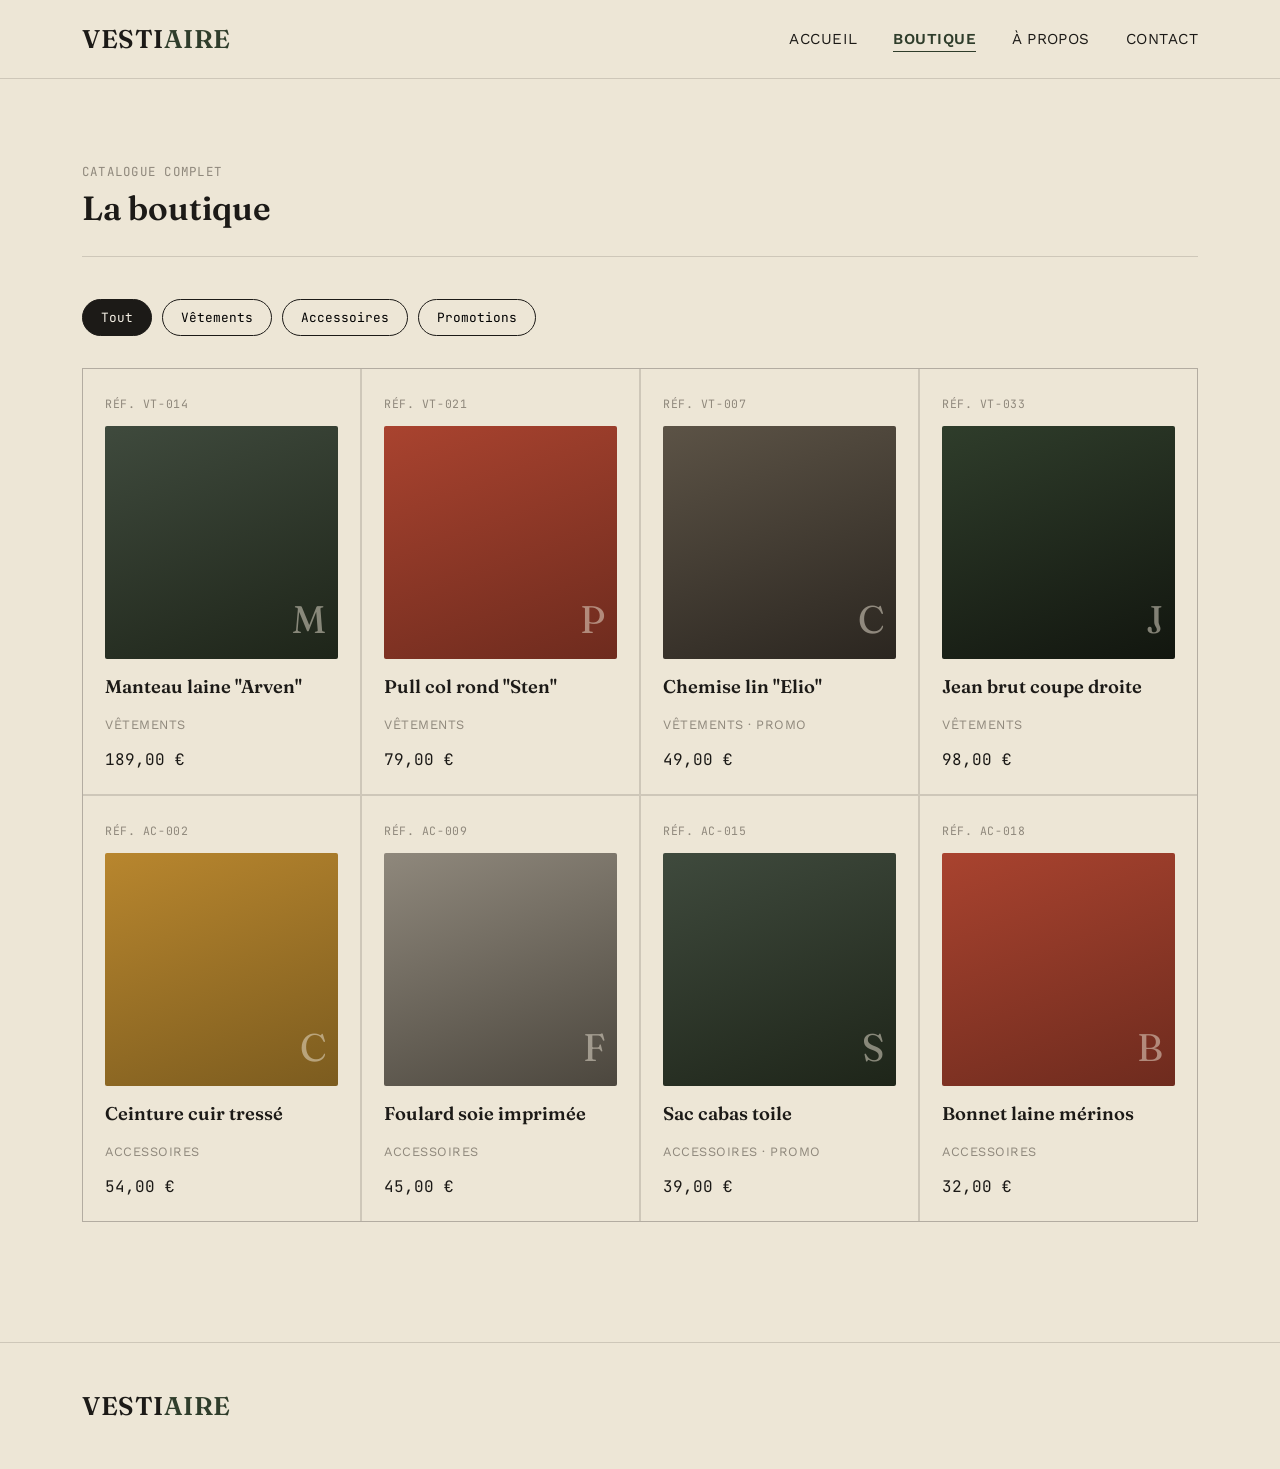
==== boutique.html @ 8b40fd6a "initialisation" ====
<!DOCTYPE html>
<html lang="fr">
<head>
<meta charset="UTF-8">
<meta name="viewport" content="width=device-width, initial-scale=1.0">
<title>Boutique — VESTIAIRE</title>
<link rel="stylesheet" href="style.css">
</head>
<body>

<header class="site-header">
  <div class="wrap">
    <a href="index.html" class="logo">VESTI<span>AIRE</span></a>
    <button class="nav-toggle" id="navToggle" aria-label="Ouvrir le menu" aria-expanded="false">
      <span></span><span></span><span></span>
    </button>
    <nav class="main-nav" id="mainNav">
      <ul>
        <li><a href="index.html">Accueil</a></li>
        <li><a href="boutique.html" class="active">Boutique</a></li>
        <li><a href="about.html">À propos</a></li>
        <li><a href="contact.html">Contact</a></li>
      </ul>
    </nav>
  </div>
</header>

<section style="padding-bottom:0;">
  <div class="wrap">
    <div class="section-head">
      <div>
        <span class="section-eyebrow">Catalogue complet</span>
        <h2>La boutique</h2>
      </div>
    </div>

    <div class="filters" id="filters">
      <button class="filter-btn active" data-filter="all">Tout</button>
      <button class="filter-btn" data-filter="vetements">Vêtements</button>
      <button class="filter-btn" data-filter="accessoires">Accessoires</button>
      <button class="filter-btn" data-filter="promo">Promotions</button>
    </div>
  </div>
</section>

<section style="padding-top:0;">
  <div class="wrap">
    <p class="no-results" id="noResults">Aucun article ne correspond à ce filtre pour le moment.</p>

    <div class="catalogue" id="catalogue">

      <article class="product-card" data-cat="vetements">
        <span class="product-ref">RÉF. VT-014</span>
        <div class="product-swatch sw-1" data-initial="M"></div>
        <h3 class="product-name">Manteau laine "Arven"</h3>
        <span class="product-cat">Vêtements</span>
        <span class="product-price">189,00 €</span>
      </article>

      <article class="product-card" data-cat="vetements">
        <span class="product-ref">RÉF. VT-021</span>
        <div class="product-swatch sw-2" data-initial="P"></div>
        <h3 class="product-name">Pull col rond "Sten"</h3>
        <span class="product-cat">Vêtements</span>
        <span class="product-price">79,00 €</span>
      </article>

      <article class="product-card" data-cat="vetements promo">
        <span class="product-ref">RÉF. VT-007</span>
        <div class="product-swatch sw-4" data-initial="C"></div>
        <h3 class="product-name">Chemise lin "Elio"</h3>
        <span class="product-cat">Vêtements · Promo</span>
        <span class="product-price">49,00 €</span>
      </article>

      <article class="product-card" data-cat="vetements">
        <span class="product-ref">RÉF. VT-033</span>
        <div class="product-swatch sw-6" data-initial="J"></div>
        <h3 class="product-name">Jean brut coupe droite</h3>
        <span class="product-cat">Vêtements</span>
        <span class="product-price">98,00 €</span>
      </article>

      <article class="product-card" data-cat="accessoires">
        <span class="product-ref">RÉF. AC-002</span>
        <div class="product-swatch sw-3" data-initial="C"></div>
        <h3 class="product-name">Ceinture cuir tressé</h3>
        <span class="product-cat">Accessoires</span>
        <span class="product-price">54,00 €</span>
      </article>

      <article class="product-card" data-cat="accessoires">
        <span class="product-ref">RÉF. AC-009</span>
        <div class="product-swatch sw-5" data-initial="F"></div>
        <h3 class="product-name">Foulard soie imprimée</h3>
        <span class="product-cat">Accessoires</span>
        <span class="product-price">45,00 €</span>
      </article>

      <article class="product-card" data-cat="accessoires promo">
        <span class="product-ref">RÉF. AC-015</span>
        <div class="product-swatch sw-1" data-initial="S"></div>
        <h3 class="product-name">Sac cabas toile</h3>
        <span class="product-cat">Accessoires · Promo</span>
        <span class="product-price">39,00 €</span>
      </article>

      <article class="product-card" data-cat="accessoires">
        <span class="product-ref">RÉF. AC-018</span>
        <div class="product-swatch sw-2" data-initial="B"></div>
        <h3 class="product-name">Bonnet laine mérinos</h3>
        <span class="product-cat">Accessoires</span>
        <span class="product-price">32,00 €</span>
      </article>

    </div>
  </div>
</section>

<footer class="site-footer">
  <div class="wrap">
    <span class="logo">VESTI<span>AIRE</span></span>
  </div>
</footer>

<script src="script.js"></script>
</body>
</html>
---- style.css ----
@import url('https://fonts.googleapis.com/css2?family=Fraunces:ital,opsz,wght@0,9..144,400;0,9..144,600;1,9..144,500&family=Work+Sans:wght@400;500;600&family=JetBrains+Mono:wght@400;500&display=swap');

:root{
  --ink: #1c1a17;
  --bone: #ede6d6;
  --bone-soft: #f4efe4;
  --bottle: #2f3d2b;
  --bottle-dark: #202b1d;
  --gold: #b8862e;
  --clay: #a9432f;
  --grey: #8f887c;
  --line: rgba(28,26,23,0.15);

  --serif: 'Fraunces', serif;
  --sans: 'Work Sans', sans-serif;
  --mono: 'JetBrains Mono', monospace;
}

*{ box-sizing: border-box; }

html{ scroll-behavior: smooth; }

body{
  margin: 0;
  background: var(--bone);
  color: var(--ink);
  font-family: var(--sans);
  line-height: 1.5;
}

a{ color: inherit; text-decoration: none; }

img{ max-width: 100%; display: block; }

.wrap{
  max-width: 1180px;
  margin: 0 auto;
  padding: 0 32px;
}


.site-header{
  position: sticky;
  top: 0;
  z-index: 50;
  background: var(--bone);
  border-bottom: 1px solid var(--line);
}

.site-header .wrap{
  display: flex;
  align-items: center;
  justify-content: space-between;
  padding-top: 20px;
  padding-bottom: 20px;
}

.logo{
  font-family: var(--serif);
  font-size: 1.6rem;
  font-weight: 600;
  letter-spacing: 0.02em;
}

.logo span{ color: var(--bottle); }

.nav-toggle{
  display: none;
  flex-direction: column;
  gap: 5px;
  background: none;
  border: none;
  cursor: pointer;
  padding: 8px;
}

.nav-toggle span{
  width: 24px;
  height: 2px;
  background: var(--ink);
  transition: transform 0.25s ease, opacity 0.25s ease;
}

.main-nav ul{
  list-style: none;
  display: flex;
  gap: 36px;
  margin: 0;
  padding: 0;
}

.main-nav a{
  font-size: 0.95rem;
  letter-spacing: 0.03em;
  text-transform: uppercase;
  position: relative;
  padding-bottom: 4px;
}

.main-nav a::after{
  content: "";
  position: absolute;
  left: 0; bottom: 0;
  width: 0;
  height: 1px;
  background: var(--bottle);
  transition: width 0.2s ease;
}

.main-nav a:hover::after,
.main-nav a.active::after{ width: 100%; }

.main-nav a.active{ color: var(--bottle); font-weight: 600; }



.btn{
  display: inline-block;
  padding: 14px 30px;
  font-family: var(--sans);
  font-size: 0.9rem;
  letter-spacing: 0.04em;
  text-transform: uppercase;
  border-radius: 2px;
  border: 1px solid var(--ink);
  cursor: pointer;
  transition: background 0.2s ease, color 0.2s ease, transform 0.2s ease;
}

.btn-primary{
  background: var(--bottle);
  color: var(--bone-soft);
  border-color: var(--bottle);
}
.btn-primary:hover{ background: var(--bottle-dark); transform: translateY(-2px); }

.btn-outline{
  background: transparent;
  color: var(--ink);
}
.btn-outline:hover{ background: var(--ink); color: var(--bone-soft); }


.hero{
  padding: 70px 0 90px;
  border-bottom: 1px solid var(--line);
}

.hero .wrap{
  display: grid;
  grid-template-columns: 1.1fr 0.9fr;
  gap: 60px;
  align-items: center;
}

.hero-eyebrow{
  font-family: var(--mono);
  font-size: 0.8rem;
  letter-spacing: 0.12em;
  text-transform: uppercase;
  color: var(--bottle);
  display: block;
  margin-bottom: 18px;
}

.hero h1{
  font-family: var(--serif);
  font-size: clamp(2.6rem, 5vw, 4.2rem);
  font-weight: 600;
  line-height: 1.05;
  margin: 0 0 22px;
}

.hero h1 em{
  font-style: italic;
  font-weight: 500;
  color: var(--bottle);
}

.hero p.lead{
  font-size: 1.1rem;
  color: #46423b;
  max-width: 480px;
  margin-bottom: 32px;
}

.hero-actions{ display: flex; gap: 16px; flex-wrap: wrap; }

.hero-visual{
  aspect-ratio: 4/5;
  border-radius: 3px;
  background:
    repeating-linear-gradient(135deg, rgba(184,134,46,0.18) 0 2px, transparent 2px 26px),
    linear-gradient(160deg, var(--bottle) 0%, var(--bottle-dark) 55%, #171f14 100%);
  position: relative;
  overflow: hidden;
  display: flex;
  align-items: flex-end;
  padding: 26px;
}

.hero-visual::before{
  content: "";
  position: absolute;
  inset: 0;
  background: radial-gradient(circle at 30% 20%, rgba(237,230,214,0.16), transparent 55%);
}

.hero-tag{
  font-family: var(--mono);
  font-size: 0.75rem;
  color: var(--bone-soft);
  background: rgba(28,26,23,0.35);
  padding: 8px 12px;
  border-radius: 2px;
  z-index: 1;
}


section{ padding: 80px 0; }

.section-head{
  display: flex;
  justify-content: space-between;
  align-items: flex-end;
  gap: 20px;
  margin-bottom: 42px;
  border-bottom: 1px solid var(--line);
  padding-bottom: 22px;
}

.section-head h2{
  font-family: var(--serif);
  font-size: 2.1rem;
  font-weight: 600;
  margin: 0;
}

.section-eyebrow{
  font-family: var(--mono);
  font-size: 0.78rem;
  letter-spacing: 0.1em;
  text-transform: uppercase;
  color: var(--grey);
}


.catalogue{
  display: grid;
  grid-template-columns: repeat(auto-fill, minmax(240px, 1fr));
  gap: 2px;
  background: var(--line);
  border: 1px solid var(--line);
}

.product-card{
  background: var(--bone);
  padding: 26px 22px 22px;
  display: flex;
  flex-direction: column;
  gap: 14px;
  transition: background 0.2s ease;
}

.product-card:hover{ background: var(--bone-soft); }

.product-ref{
  font-family: var(--mono);
  font-size: 0.72rem;
  color: var(--grey);
  letter-spacing: 0.05em;
}

.product-swatch{
  aspect-ratio: 1/1;
  border-radius: 2px;
  position: relative;
  overflow: hidden;
}

.product-swatch::after{
  content: attr(data-initial);
  position: absolute;
  right: 12px;
  bottom: 10px;
  font-family: var(--serif);
  font-size: 2.4rem;
  color: rgba(237,230,214,0.5);
}

.product-name{
  font-family: var(--serif);
  font-size: 1.15rem;
  font-weight: 600;
  margin: 0;
}

.product-cat{
  font-size: 0.8rem;
  color: var(--grey);
  text-transform: uppercase;
  letter-spacing: 0.04em;
}

.product-price{
  font-family: var(--mono);
  font-size: 1rem;
  margin-top: auto;
}


.sw-1{ background: linear-gradient(160deg,#3f4a3d,#1e2519); }
.sw-2{ background: linear-gradient(160deg,#a9432f,#6e2b1e); }
.sw-3{ background: linear-gradient(160deg,#b8862e,#7c5c1f); }
.sw-4{ background: linear-gradient(160deg,#5c5346,#2b2620); }
.sw-5{ background: linear-gradient(160deg,#8f887c,#4c473e); }
.sw-6{ background: linear-gradient(160deg,#2f3d2b,#12160f); }



.filters{
  display: flex;
  gap: 10px;
  flex-wrap: wrap;
  margin-bottom: 32px;
}

.filter-btn{
  font-family: var(--mono);
  font-size: 0.8rem;
  padding: 9px 18px;
  border: 1px solid var(--ink);
  background: transparent;
  border-radius: 20px;
  cursor: pointer;
  transition: background 0.2s ease, color 0.2s ease;
}

.filter-btn:hover{ background: rgba(28,26,23,0.06); }

.filter-btn.active{
  background: var(--ink);
  color: var(--bone-soft);
}

.no-results{
  font-family: var(--mono);
  font-size: 0.9rem;
  color: var(--grey);
  padding: 40px 0;
  display: none;
}



.about-hero{
  padding-bottom: 40px;
}

.about-grid{
  display: grid;
  grid-template-columns: 0.9fr 1.1fr;
  gap: 60px;
}

.about-grid .visual-block{
  aspect-ratio: 3/4;
  border-radius: 3px;
  background: linear-gradient(160deg, var(--gold) 0%, #7c5c1f 100%);
}

.values-list{
  list-style: none;
  padding: 0;
  margin: 0;
  display: grid;
  gap: 26px;
}

.values-list li{
  display: grid;
  grid-template-columns: 60px 1fr;
  gap: 18px;
  border-top: 1px solid var(--line);
  padding-top: 20px;
}

.values-list .num{
  font-family: var(--mono);
  color: var(--bottle);
  font-size: 0.95rem;
}

.values-list h3{
  font-family: var(--serif);
  margin: 0 0 6px;
}

.values-list p{ margin: 0; color: #46423b; }

.team-row{
  display: grid;
  grid-template-columns: repeat(2, 1fr);
  gap: 24px;
  margin-top: 50px;
}

.team-card{
  border: 1px solid var(--line);
  padding: 26px;
}

.team-card .role{
  font-family: var(--mono);
  font-size: 0.75rem;
  color: var(--grey);
  text-transform: uppercase;
}

.team-card h3{
  font-family: var(--serif);
  margin: 6px 0 10px;
}



.contact-grid{
  display: grid;
  grid-template-columns: 1fr 1fr;
  gap: 60px;
}

.field{
  margin-bottom: 22px;
  display: flex;
  flex-direction: column;
  gap: 8px;
}

.field label{
  font-size: 0.85rem;
  letter-spacing: 0.03em;
  text-transform: uppercase;
  color: var(--grey);
}

.field input,
.field textarea,
.field select{
  font-family: var(--sans);
  font-size: 1rem;
  padding: 12px 14px;
  border: 1px solid var(--ink);
  border-radius: 2px;
  background: var(--bone-soft);
  color: var(--ink);
}

.field input:focus,
.field textarea:focus,
.field select:focus{
  outline: 2px solid var(--bottle);
  outline-offset: 1px;
}

.field-error{
  font-size: 0.8rem;
  color: var(--clay);
  min-height: 1em;
  font-family: var(--mono);
}

.field.has-error input,
.field.has-error textarea{
  border-color: var(--clay);
}

.form-status{
  font-family: var(--mono);
  font-size: 0.9rem;
  padding: 14px 16px;
  border-radius: 2px;
  margin-top: 10px;
  display: none;
}

.form-status.show{ display: block; }

.form-status.success{
  background: rgba(47,61,43,0.12);
  color: var(--bottle-dark);
}

.info-block{
  border-top: 1px solid var(--line);
  padding-top: 22px;
  margin-top: 22px;
}

.info-block h3{
  font-family: var(--serif);
  margin: 0 0 6px;
}



.site-footer{
  border-top: 1px solid var(--line);
  padding: 44px 0;
  margin-top: 40px;
}

.site-footer .wrap{
  display: flex;
  justify-content: space-between;
  align-items: center;
  flex-wrap: wrap;
  gap: 16px;
}

.footer-note{
  font-family: var(--mono);
  font-size: 0.78rem;
  color: var(--grey);
}


@media (max-width: 860px){
  .hero .wrap{ grid-template-columns: 1fr; }
  .hero-visual{ order: -1; aspect-ratio: 16/9; }
  .about-grid,
  .contact-grid{ grid-template-columns: 1fr; }
  .team-row{ grid-template-columns: 1fr; }
}

@media (max-width: 640px){
  .nav-toggle{ display: flex; }

  .main-nav{
    position: absolute;
    top: 100%;
    left: 0;
    right: 0;
    background: var(--bone);
    border-bottom: 1px solid var(--line);
    max-height: 0;
    overflow: hidden;
    transition: max-height 0.3s ease;
  }

  .main-nav.open{ max-height: 300px; }

  .main-nav ul{
    flex-direction: column;
    gap: 0;
    padding: 10px 32px 20px;
  }

  .main-nav li{
    padding: 12px 0;
    border-bottom: 1px solid var(--line);
  }

  .section-head{ flex-direction: column; align-items: flex-start; gap: 10px; }
}

@media (prefers-reduced-motion: reduce){
  *{ transition: none !important; scroll-behavior: auto !important; }
}
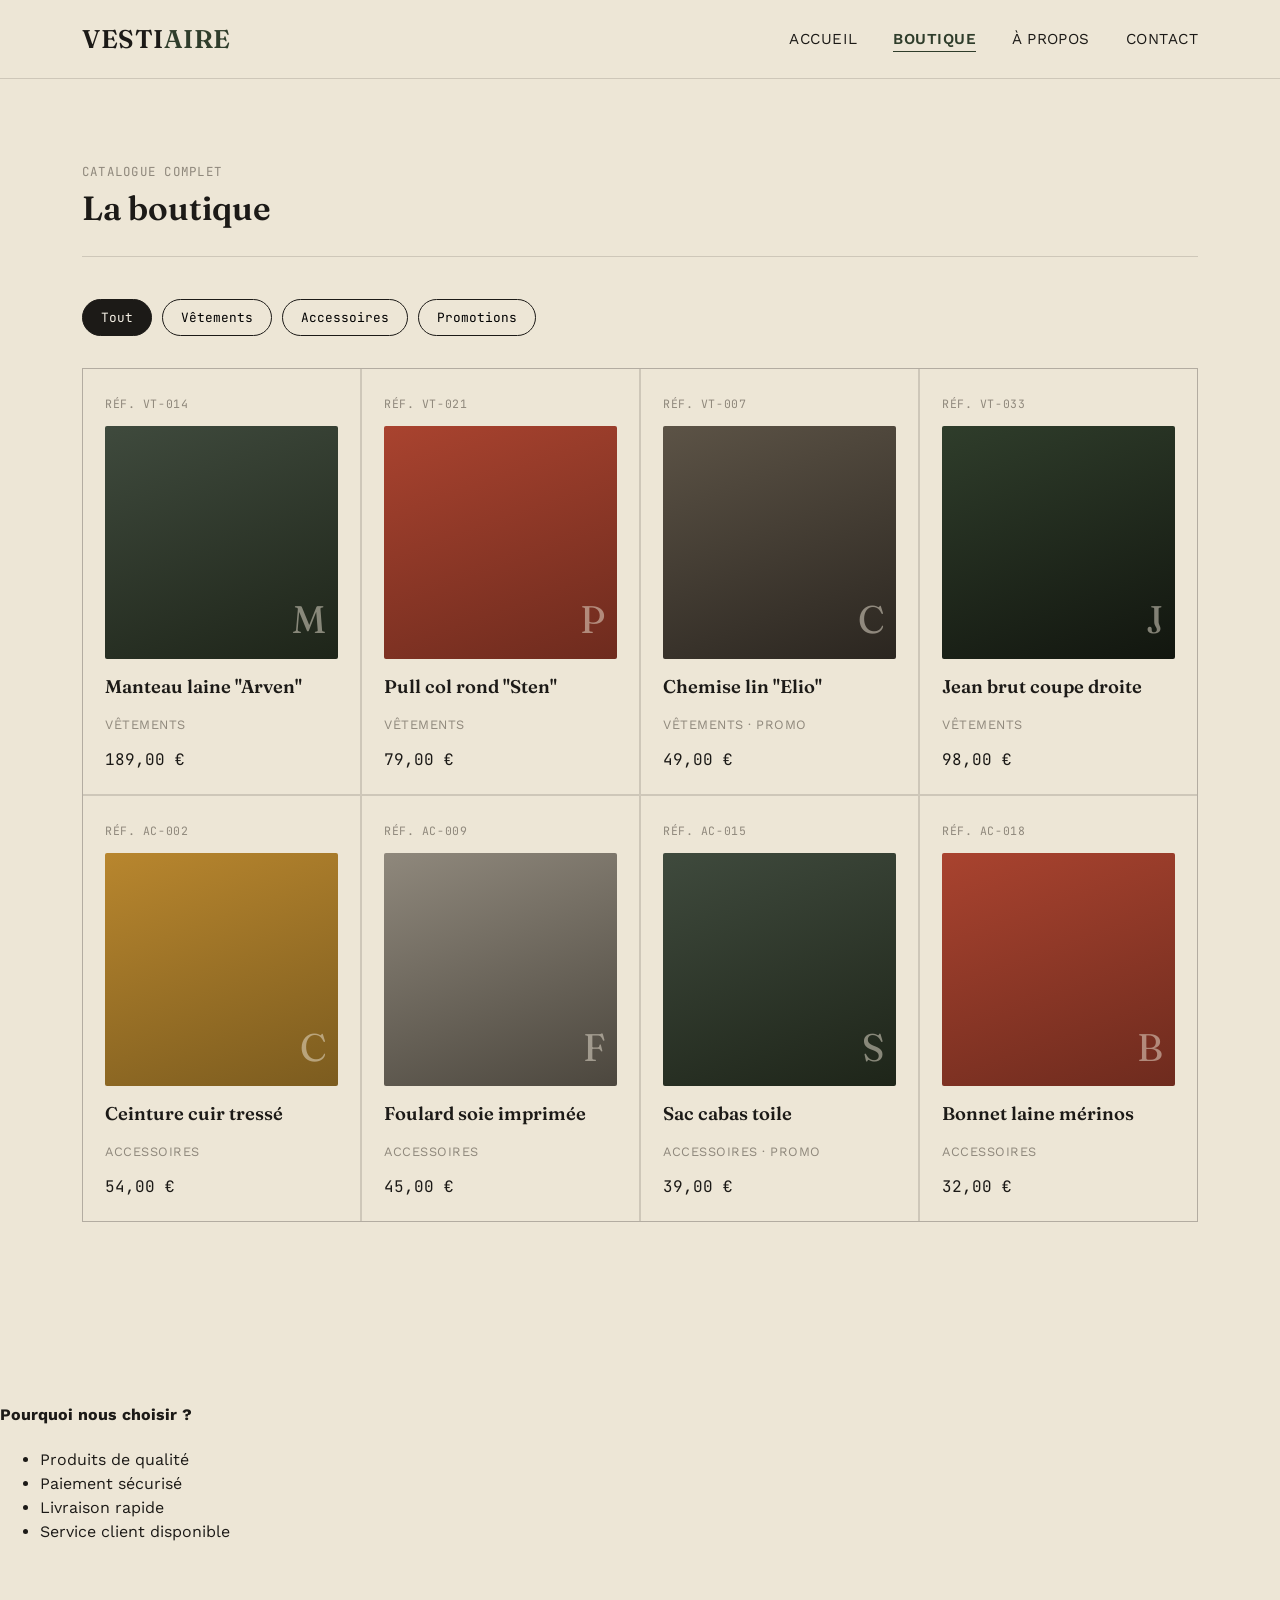
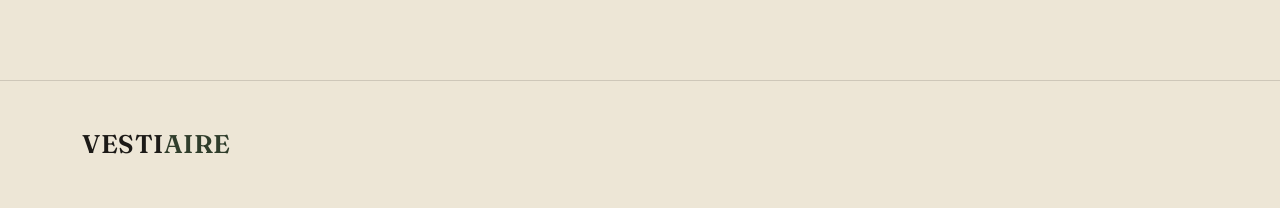
==== commit 2d59c382: "Ajout des avantages a la boutique" ====
--- a/boutique.html
+++ b/boutique.html
@@ -117,6 +117,19 @@
   </div>
 </section>
 
+<section>
+  <div>
+    <h4>Pourquoi nous choisir ?</h4>
+
+<ul>
+    <li>Produits de qualité</li>
+    <li>Paiement sécurisé</li>
+    <li>Livraison rapide</li>
+    <li>Service client disponible</li>
+</ul>
+  </div>
+</section>
+
 <footer class="site-footer">
   <div class="wrap">
     <span class="logo">VESTI<span>AIRE</span></span>
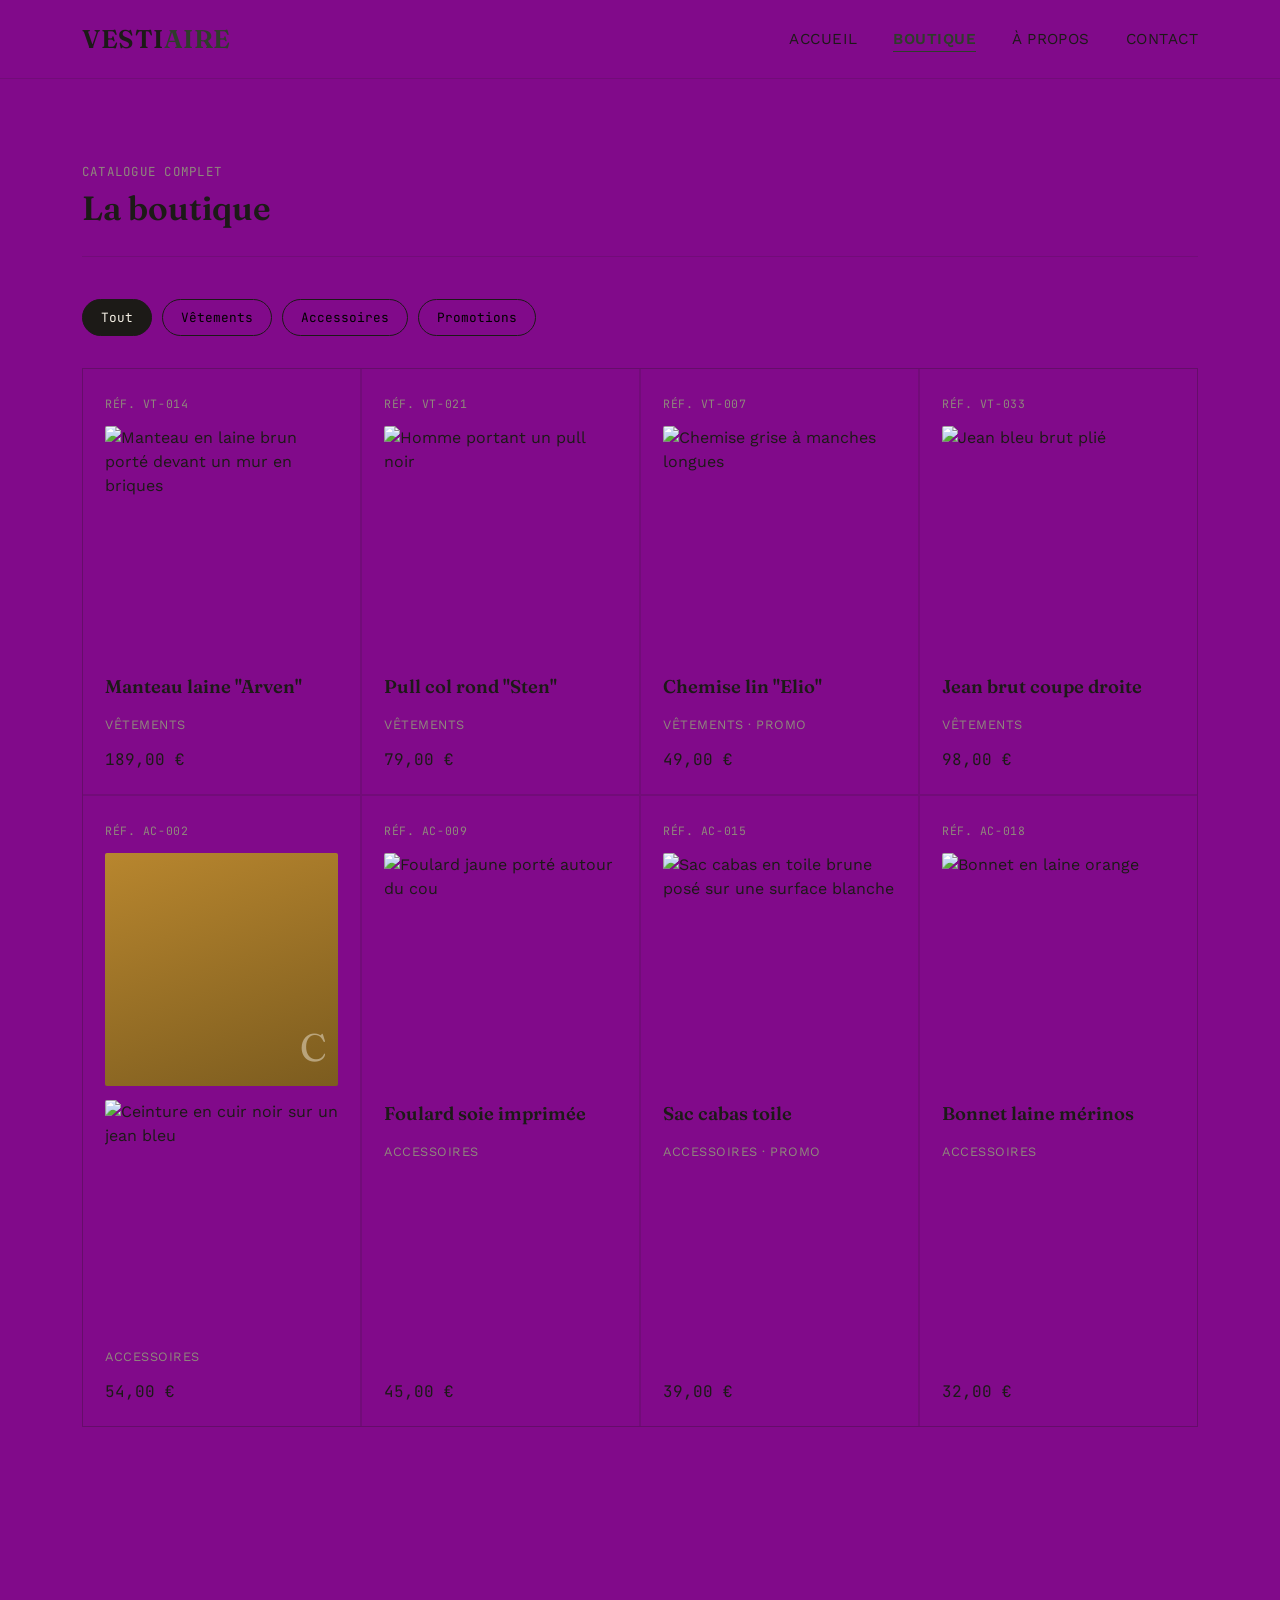
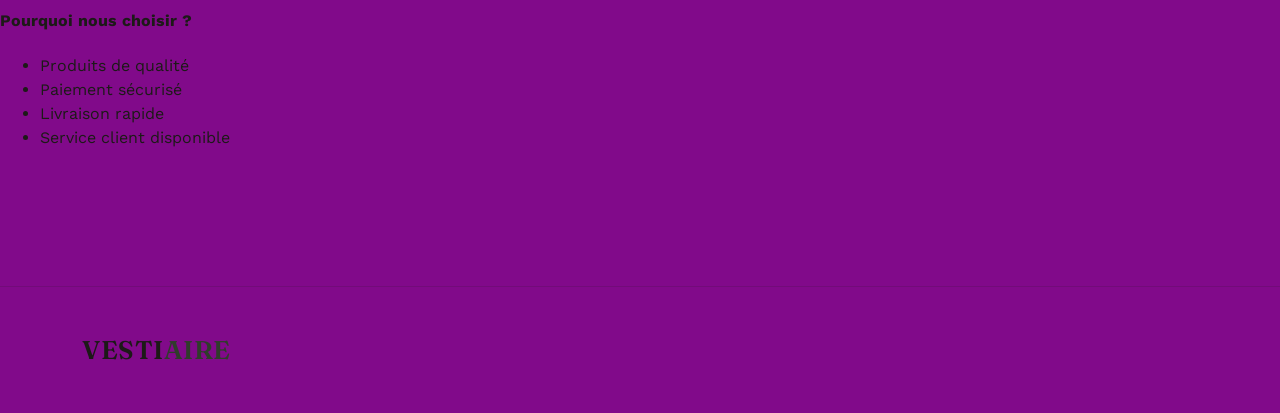
==== commit b42382a9: "Ajout de liens d'images dans boutique.html et index.html pour une bonne visibilite du site" ====
--- a/boutique.html
+++ b/boutique.html
@@ -51,7 +51,7 @@
 
       <article class="product-card" data-cat="vetements">
         <span class="product-ref">RÉF. VT-014</span>
-        <div class="product-swatch sw-1" data-initial="M"></div>
+        <div class="product-swatch"><img src="https://images.unsplash.com/photo-1539533113208-f6df8cc8b543?w=600&q=80&auto=format&fit=crop" alt="Manteau en laine brun porté devant un mur en briques"></div>
         <h3 class="product-name">Manteau laine "Arven"</h3>
         <span class="product-cat">Vêtements</span>
         <span class="product-price">189,00 €</span>
@@ -59,7 +59,7 @@
 
       <article class="product-card" data-cat="vetements">
         <span class="product-ref">RÉF. VT-021</span>
-        <div class="product-swatch sw-2" data-initial="P"></div>
+        <div class="product-swatch"><img src="https://images.unsplash.com/photo-1578681994506-b8f463449011?w=600&q=80&auto=format&fit=crop" alt="Homme portant un pull noir"></div>
         <h3 class="product-name">Pull col rond "Sten"</h3>
         <span class="product-cat">Vêtements</span>
         <span class="product-price">79,00 €</span>
@@ -67,7 +67,7 @@
 
       <article class="product-card" data-cat="vetements promo">
         <span class="product-ref">RÉF. VT-007</span>
-        <div class="product-swatch sw-4" data-initial="C"></div>
+        <div class="product-swatch"><img src="https://images.unsplash.com/photo-1582719188393-bb71ca45dbb9?w=600&q=80&auto=format&fit=crop" alt="Chemise grise à manches longues"></div>
         <h3 class="product-name">Chemise lin "Elio"</h3>
         <span class="product-cat">Vêtements · Promo</span>
         <span class="product-price">49,00 €</span>
@@ -75,7 +75,7 @@
 
       <article class="product-card" data-cat="vetements">
         <span class="product-ref">RÉF. VT-033</span>
-        <div class="product-swatch sw-6" data-initial="J"></div>
+        <div class="product-swatch"><img src="https://images.unsplash.com/photo-1604072374690-0e7d7bddd54e?w=600&q=80&auto=format&fit=crop" alt="Jean bleu brut plié"></div>
         <h3 class="product-name">Jean brut coupe droite</h3>
         <span class="product-cat">Vêtements</span>
         <span class="product-price">98,00 €</span>
@@ -84,14 +84,14 @@
       <article class="product-card" data-cat="accessoires">
         <span class="product-ref">RÉF. AC-002</span>
         <div class="product-swatch sw-3" data-initial="C"></div>
-        <h3 class="product-name">Ceinture cuir tressé</h3>
+        <div class="product-swatch"><img src="https://images.unsplash.com/photo-1611937685025-8d1df67a80b6?w=600&q=80&auto=format&fit=crop" alt="Ceinture en cuir noir sur un jean bleu"></div>
         <span class="product-cat">Accessoires</span>
         <span class="product-price">54,00 €</span>
       </article>
 
       <article class="product-card" data-cat="accessoires">
         <span class="product-ref">RÉF. AC-009</span>
-        <div class="product-swatch sw-5" data-initial="F"></div>
+        <div class="product-swatch"><img src="https://images.unsplash.com/photo-1677478863154-55ecce8c7536?w=600&q=80&auto=format&fit=crop" alt="Foulard jaune porté autour du cou"></div>
         <h3 class="product-name">Foulard soie imprimée</h3>
         <span class="product-cat">Accessoires</span>
         <span class="product-price">45,00 €</span>
@@ -99,7 +99,7 @@
 
       <article class="product-card" data-cat="accessoires promo">
         <span class="product-ref">RÉF. AC-015</span>
-        <div class="product-swatch sw-1" data-initial="S"></div>
+        <div class="product-swatch"><img src="https://images.unsplash.com/photo-1535981444082-2a5dc0548ef3?w=600&q=80&auto=format&fit=crop" alt="Sac cabas en toile brune posé sur une surface blanche"></div>
         <h3 class="product-name">Sac cabas toile</h3>
         <span class="product-cat">Accessoires · Promo</span>
         <span class="product-price">39,00 €</span>
@@ -107,7 +107,7 @@
 
       <article class="product-card" data-cat="accessoires">
         <span class="product-ref">RÉF. AC-018</span>
-        <div class="product-swatch sw-2" data-initial="B"></div>
+        <div class="product-swatch"><img src="https://images.unsplash.com/photo-1556905055-8f358a7a47b2?w=600&q=80&auto=format&fit=crop" alt="Bonnet en laine orange"></div>
         <h3 class="product-name">Bonnet laine mérinos</h3>
         <span class="product-cat">Accessoires</span>
         <span class="product-price">32,00 €</span>
--- a/style.css
+++ b/style.css
@@ -4,7 +4,7 @@
 
 :root{
   --ink: #1c1a17;
-  --bone: #ede6d6;
+  --bone: #810a8a;
   --bone-soft: #f4efe4;
   --bottle: #2f3d2b;
   --bottle-dark: #202b1d;
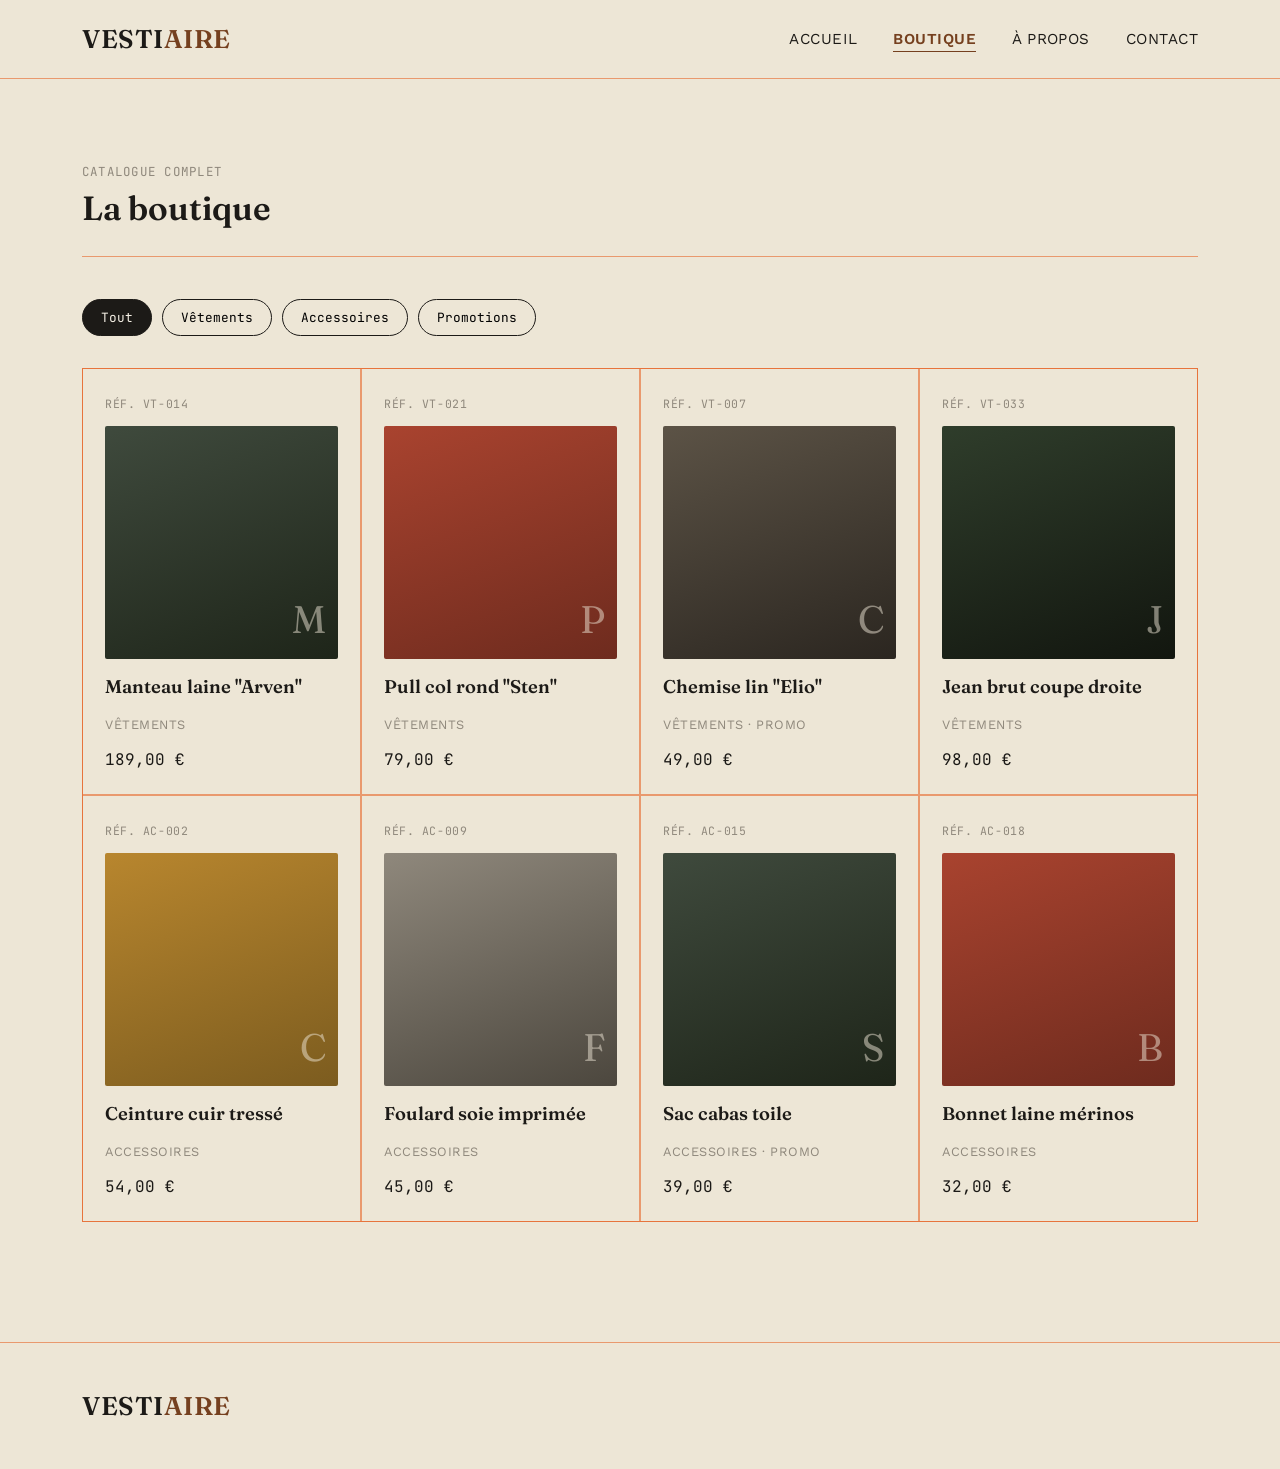
==== commit 366692b9: "modification de couleur" ====
--- a/boutique.html
+++ b/boutique.html
@@ -51,7 +51,7 @@
 
       <article class="product-card" data-cat="vetements">
         <span class="product-ref">RÉF. VT-014</span>
-        <div class="product-swatch"><img src="https://images.unsplash.com/photo-1539533113208-f6df8cc8b543?w=600&q=80&auto=format&fit=crop" alt="Manteau en laine brun porté devant un mur en briques"></div>
+        <div class="product-swatch sw-1" data-initial="M"></div>
         <h3 class="product-name">Manteau laine "Arven"</h3>
         <span class="product-cat">Vêtements</span>
         <span class="product-price">189,00 €</span>
@@ -59,7 +59,7 @@
 
       <article class="product-card" data-cat="vetements">
         <span class="product-ref">RÉF. VT-021</span>
-        <div class="product-swatch"><img src="https://images.unsplash.com/photo-1578681994506-b8f463449011?w=600&q=80&auto=format&fit=crop" alt="Homme portant un pull noir"></div>
+        <div class="product-swatch sw-2" data-initial="P"></div>
         <h3 class="product-name">Pull col rond "Sten"</h3>
         <span class="product-cat">Vêtements</span>
         <span class="product-price">79,00 €</span>
@@ -67,7 +67,7 @@
 
       <article class="product-card" data-cat="vetements promo">
         <span class="product-ref">RÉF. VT-007</span>
-        <div class="product-swatch"><img src="https://images.unsplash.com/photo-1582719188393-bb71ca45dbb9?w=600&q=80&auto=format&fit=crop" alt="Chemise grise à manches longues"></div>
+        <div class="product-swatch sw-4" data-initial="C"></div>
         <h3 class="product-name">Chemise lin "Elio"</h3>
         <span class="product-cat">Vêtements · Promo</span>
         <span class="product-price">49,00 €</span>
@@ -75,7 +75,7 @@
 
       <article class="product-card" data-cat="vetements">
         <span class="product-ref">RÉF. VT-033</span>
-        <div class="product-swatch"><img src="https://images.unsplash.com/photo-1604072374690-0e7d7bddd54e?w=600&q=80&auto=format&fit=crop" alt="Jean bleu brut plié"></div>
+        <div class="product-swatch sw-6" data-initial="J"></div>
         <h3 class="product-name">Jean brut coupe droite</h3>
         <span class="product-cat">Vêtements</span>
         <span class="product-price">98,00 €</span>
@@ -84,14 +84,14 @@
       <article class="product-card" data-cat="accessoires">
         <span class="product-ref">RÉF. AC-002</span>
         <div class="product-swatch sw-3" data-initial="C"></div>
-        <div class="product-swatch"><img src="https://images.unsplash.com/photo-1611937685025-8d1df67a80b6?w=600&q=80&auto=format&fit=crop" alt="Ceinture en cuir noir sur un jean bleu"></div>
+        <h3 class="product-name">Ceinture cuir tressé</h3>
         <span class="product-cat">Accessoires</span>
         <span class="product-price">54,00 €</span>
       </article>
 
       <article class="product-card" data-cat="accessoires">
         <span class="product-ref">RÉF. AC-009</span>
-        <div class="product-swatch"><img src="https://images.unsplash.com/photo-1677478863154-55ecce8c7536?w=600&q=80&auto=format&fit=crop" alt="Foulard jaune porté autour du cou"></div>
+        <div class="product-swatch sw-5" data-initial="F"></div>
         <h3 class="product-name">Foulard soie imprimée</h3>
         <span class="product-cat">Accessoires</span>
         <span class="product-price">45,00 €</span>
@@ -99,7 +99,7 @@
 
       <article class="product-card" data-cat="accessoires promo">
         <span class="product-ref">RÉF. AC-015</span>
-        <div class="product-swatch"><img src="https://images.unsplash.com/photo-1535981444082-2a5dc0548ef3?w=600&q=80&auto=format&fit=crop" alt="Sac cabas en toile brune posé sur une surface blanche"></div>
+        <div class="product-swatch sw-1" data-initial="S"></div>
         <h3 class="product-name">Sac cabas toile</h3>
         <span class="product-cat">Accessoires · Promo</span>
         <span class="product-price">39,00 €</span>
@@ -107,26 +107,13 @@
 
       <article class="product-card" data-cat="accessoires">
         <span class="product-ref">RÉF. AC-018</span>
-        <div class="product-swatch"><img src="https://images.unsplash.com/photo-1556905055-8f358a7a47b2?w=600&q=80&auto=format&fit=crop" alt="Bonnet en laine orange"></div>
+        <div class="product-swatch sw-2" data-initial="B"></div>
         <h3 class="product-name">Bonnet laine mérinos</h3>
         <span class="product-cat">Accessoires</span>
         <span class="product-price">32,00 €</span>
       </article>
 
     </div>
-  </div>
-</section>
-
-<section>
-  <div>
-    <h4>Pourquoi nous choisir ?</h4>
-
-<ul>
-    <li>Produits de qualité</li>
-    <li>Paiement sécurisé</li>
-    <li>Livraison rapide</li>
-    <li>Service client disponible</li>
-</ul>
   </div>
 </section>
 
--- a/style.css
+++ b/style.css
@@ -4,14 +4,14 @@
 
 :root{
   --ink: #1c1a17;
-  --bone: #810a8a;
+  --bone: #ede6d6;
   --bone-soft: #f4efe4;
-  --bottle: #2f3d2b;
+  --bottle: #75401f;
   --bottle-dark: #202b1d;
   --gold: #b8862e;
   --clay: #a9432f;
   --grey: #8f887c;
-  --line: rgba(28,26,23,0.15);
+  --line: rgba(229, 81, 13, 0.511);
 
   --serif: 'Fraunces', serif;
   --sans: 'Work Sans', sans-serif;
@@ -352,6 +352,7 @@
   padding: 40px 0;
   display: none;
 }
+
 
 
 
@@ -566,6 +567,7 @@
   .section-head{ flex-direction: column; align-items: flex-start; gap: 10px; }
 }
 
+
 @media (prefers-reduced-motion: reduce){
   *{ transition: none !important; scroll-behavior: auto !important; }
 }
